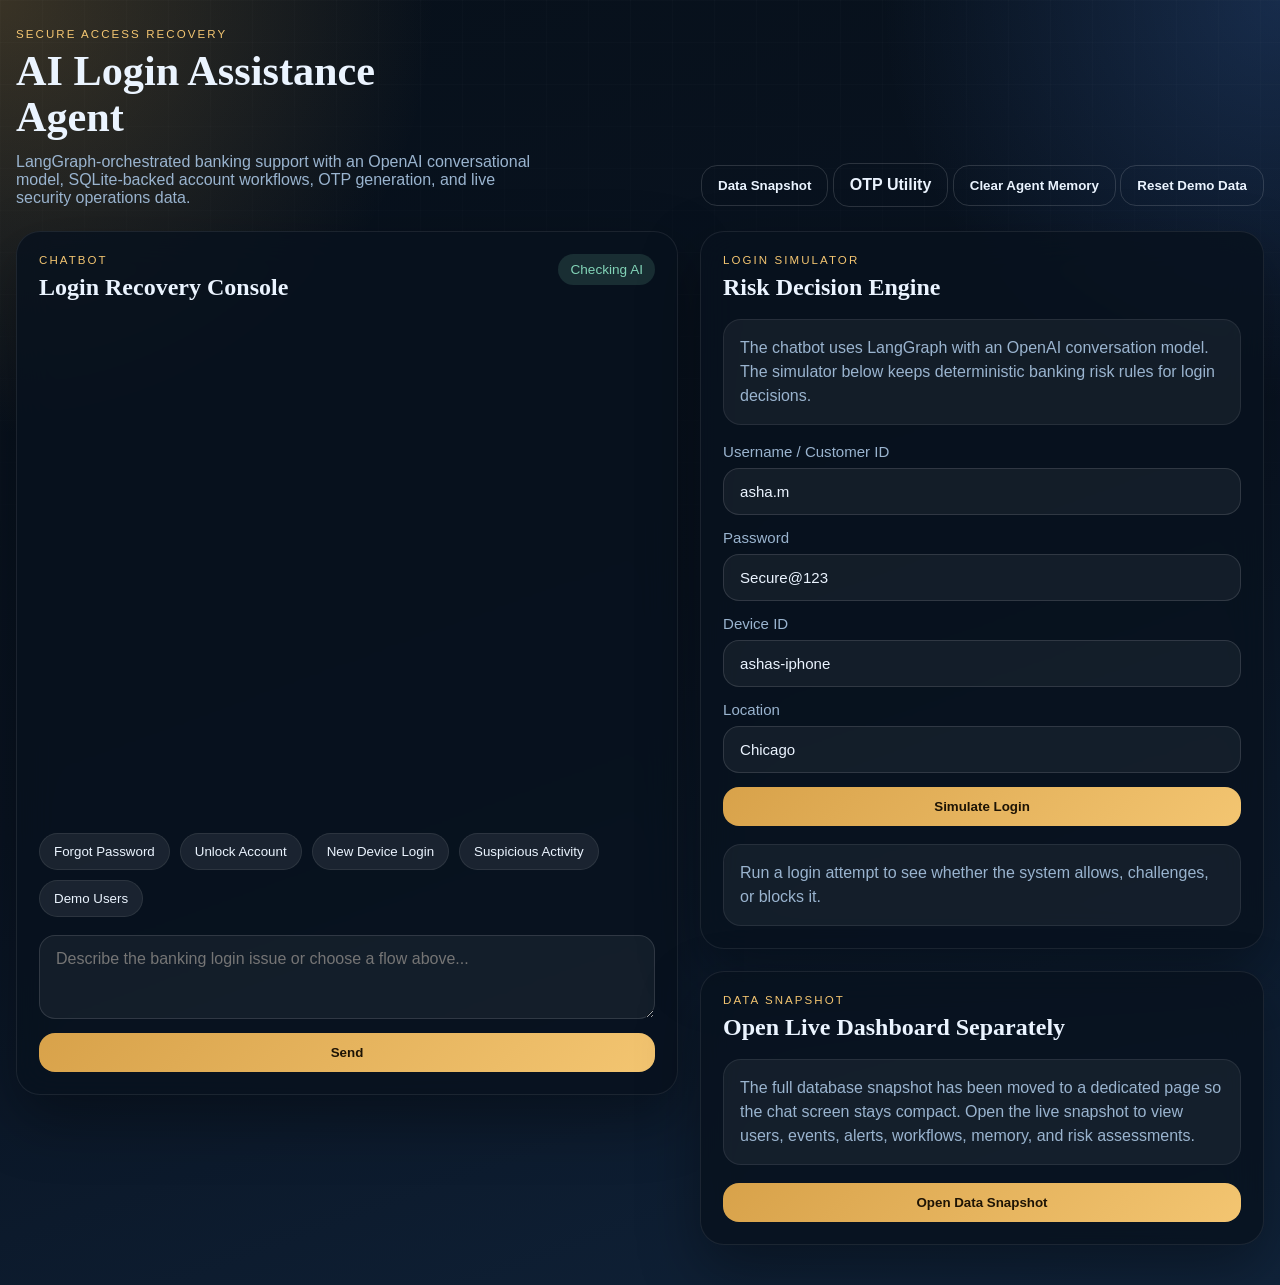
==== static/index.html @ ce4d119e "Initial project commit" ====
<!DOCTYPE html>
<html lang="en">
  <head>
    <meta charset="UTF-8" />
    <meta name="viewport" content="width=device-width, initial-scale=1.0" />
    <title>AI Login Assistance Agent</title>
    <link rel="stylesheet" href="/static/styles.css" />
  </head>
  <body>
    <div class="shell">
      <header class="hero">
        <div>
          <p class="eyebrow">Secure Access Recovery</p>
          <h1>AI Login Assistance Agent</h1>
          <p class="hero-copy">
            LangGraph-orchestrated banking support with an OpenAI conversational
            model, SQLite-backed account workflows, OTP generation, and live
            security operations data.
          </p>
        </div>
        <div class="hero-actions">
          <button
            id="snapshot-link-top"
            type="button"
            class="ghost-button"
            onclick="if (window.__snapshotOpening) return false; window.__snapshotOpening = true; window.open('/data-snapshot', '_blank', 'noopener,noreferrer'); setTimeout(function () { window.__snapshotOpening = false; }, 800); return false;"
          >Data Snapshot</button>
          <a class="ghost-button nav-link" href="/otp-utility" target="_blank" rel="noopener noreferrer">OTP Utility</a>
          <button id="clear-memory" class="ghost-button">Clear Agent Memory</button>
          <button id="reset-demo" class="ghost-button">Reset Demo Data</button>
        </div>
      </header>

      <main class="layout">
        <section class="panel chat-panel">
          <div class="panel-head">
            <div>
              <p class="panel-label">Chatbot</p>
              <h2>Login Recovery Console</h2>
            </div>
            <span id="ai-status" class="status-pill">Checking AI</span>
          </div>

          <section id="human-gate" class="human-gate hidden">
            <div class="human-gate-copy">
              <p class="panel-label">Human Check</p>
              <h3>Verify You Are Human</h3>
              <p id="human-question" class="hero-copy"></p>
            </div>
            <form id="human-check-form" class="human-form">
              <label>
                Answer
                <input id="human-answer" type="text" placeholder="Enter your answer" />
              </label>
              <input id="human-honeypot" class="human-honeypot" type="text" tabindex="-1" autocomplete="off" />
              <button type="submit" class="primary-button">Verify</button>
            </form>
            <div id="human-result" class="result-card muted">
              Complete this quick check before using the chat agent.
            </div>
          </section>

          <div id="messages" class="messages"></div>
          <div class="suggestions">
            <button class="chip quick-prompt" data-prompt="I forgot my password and need help resetting it.">
              Forgot Password
            </button>
            <button class="chip quick-prompt" data-prompt="My banking account is locked. Help me unlock it.">
              Unlock Account
            </button>
            <button class="chip quick-prompt" data-prompt="I am trying to log in from a new device and need approval.">
              New Device Login
            </button>
            <button class="chip quick-prompt" data-prompt="I noticed suspicious login activity on my account.">
              Suspicious Activity
            </button>
            <button class="chip quick-prompt" data-prompt="Show me the demo users I can test with.">
              Demo Users
            </button>
          </div>

          <form id="chat-form" class="composer">
            <textarea
              id="chat-input"
              rows="3"
              placeholder="Describe the banking login issue or choose a flow above..."
            ></textarea>
            <button type="submit" class="primary-button">Send</button>
          </form>
        </section>

        <section class="stack">
          <section class="panel simulator-panel">
            <div class="panel-head">
              <div>
                <p class="panel-label">Login Simulator</p>
                <h2>Risk Decision Engine</h2>
              </div>
            </div>

            <div id="model-caption" class="result-card muted">
              The chatbot uses LangGraph with an OpenAI conversation model. The simulator below keeps
              deterministic banking risk rules for login decisions.
            </div>

            <form id="simulator-form" class="simulator-form">
              <label>
                Username / Customer ID
                <input id="sim-username" type="text" value="asha.m" />
              </label>
              <label>
                Password
                <input id="sim-password" type="text" value="Secure@123" />
              </label>
              <label>
                Device ID
                <input id="sim-device" type="text" value="ashas-iphone" />
              </label>
              <label>
                Location
                <input id="sim-location" type="text" value="Chicago" />
              </label>
              <button type="submit" class="primary-button">Simulate Login</button>
            </form>

            <div id="sim-result" class="result-card muted">
              Run a login attempt to see whether the system allows, challenges, or blocks it.
            </div>

            <form id="otp-form" class="otp-form hidden">
              <label>
                OTP Code
                <input id="otp-input" type="text" maxlength="6" placeholder="Enter OTP" />
              </label>
              <button type="submit" class="secondary-button">Verify OTP</button>
            </form>
          </section>
          <section class="panel simulator-panel">
            <div class="panel-head">
              <div>
                <p class="panel-label">Data Snapshot</p>
                <h2>Open Live Dashboard Separately</h2>
              </div>
            </div>

            <div class="result-card muted">
              The full database snapshot has been moved to a dedicated page so the chat screen stays compact.
              Open the live snapshot to view users, events, alerts, workflows, memory, and risk assessments.
            </div>

            <div class="simulator-form">
              <button
                id="snapshot-link-panel"
                type="button"
                class="primary-button"
                onclick="if (window.__snapshotOpening) return false; window.__snapshotOpening = true; window.open('/data-snapshot', '_blank', 'noopener,noreferrer'); setTimeout(function () { window.__snapshotOpening = false; }, 800); return false;"
              >Open Data Snapshot</button>
            </div>
          </section>
        </section>
      </main>
    </div>

    <script src="/static/app.js"></script>
  </body>
  </html>
---- static/styles.css ----
:root {
  --bg: #091321;
  --bg-soft: #12243a;
  --panel: rgba(8, 18, 30, 0.82);
  --panel-border: rgba(255, 255, 255, 0.08);
  --text: #ebf4ff;
  --muted: #9ab4cf;
  --accent: #d8a24a;
  --accent-strong: #f3c571;
  --danger: #ff7c6d;
  --ok: #82d3b7;
  --shadow: 0 24px 60px rgba(0, 0, 0, 0.35);
}

* {
  box-sizing: border-box;
}

body {
  margin: 0;
  color: var(--text);
  font-family: "Trebuchet MS", "Segoe UI", sans-serif;
  background:
    radial-gradient(circle at top left, rgba(216, 162, 74, 0.24), transparent 24%),
    radial-gradient(circle at top right, rgba(83, 148, 255, 0.2), transparent 22%),
    linear-gradient(160deg, #07101a 0%, #091321 48%, #10233a 100%);
  min-height: 100vh;
}

body::before {
  content: "";
  position: fixed;
  inset: 0;
  pointer-events: none;
  background-image: linear-gradient(rgba(255, 255, 255, 0.03) 1px, transparent 1px),
    linear-gradient(90deg, rgba(255, 255, 255, 0.03) 1px, transparent 1px);
  background-size: 42px 42px;
  mask-image: linear-gradient(to bottom, rgba(0, 0, 0, 0.5), transparent 92%);
}

.shell {
  width: min(1440px, calc(100% - 32px));
  margin: 0 auto;
  padding: 28px 0 40px;
}

.hero {
  display: flex;
  justify-content: space-between;
  gap: 24px;
  align-items: end;
  margin-bottom: 24px;
}

.eyebrow,
.panel-label {
  text-transform: uppercase;
  letter-spacing: 0.18em;
  font-size: 0.72rem;
  color: var(--accent-strong);
  margin: 0 0 8px;
}

h1,
h2,
h3 {
  font-family: Georgia, "Times New Roman", serif;
  margin: 0;
}

h1 {
  font-size: clamp(1.9rem, 3.3vw, 3.1rem);
  line-height: 1.08;
  max-width: 18ch;
}

.hero-copy {
  max-width: 60ch;
  color: var(--muted);
  margin: 14px 0 0;
}

.layout {
  display: grid;
  grid-template-columns: 1.08fr 0.92fr;
  gap: 22px;
  align-items: start;
}

.snapshot-layout {
  display: block;
}

.stack {
  display: grid;
  gap: 22px;
  align-content: start;
}

.panel {
  background: var(--panel);
  border: 1px solid var(--panel-border);
  border-radius: 24px;
  box-shadow: var(--shadow);
  backdrop-filter: blur(18px);
  overflow: hidden;
}

.panel-head {
  display: flex;
  justify-content: space-between;
  align-items: start;
  gap: 16px;
  padding: 22px 22px 0;
}

.chat-panel {
  display: flex;
  flex-direction: column;
  min-height: 720px;
  max-height: calc(100vh - 36px);
  height: calc(100vh - 36px);
  position: sticky;
  top: 18px;
}

.messages {
  flex: 1;
  min-height: 0;
  padding: 22px;
  display: flex;
  flex-direction: column;
  gap: 14px;
  overflow-y: auto;
}

.message {
  max-width: 85%;
  padding: 14px 16px;
  border-radius: 18px;
  line-height: 1.5;
  animation: rise 180ms ease-out;
  white-space: pre-wrap;
}

.message.assistant {
  align-self: flex-start;
  background: rgba(255, 255, 255, 0.06);
  border: 1px solid rgba(255, 255, 255, 0.08);
}

.message.user {
  align-self: flex-end;
  background: linear-gradient(135deg, rgba(216, 162, 74, 0.96), rgba(243, 197, 113, 0.82));
  color: #1a1207;
}

.suggestions {
  display: flex;
  flex-wrap: wrap;
  gap: 10px;
  padding: 0 22px 18px;
}

.chip,
.ghost-button,
.primary-button,
.secondary-button {
  border: 0;
  cursor: pointer;
  transition: transform 140ms ease, opacity 140ms ease, box-shadow 140ms ease;
}

.chip {
  padding: 10px 14px;
  border-radius: 999px;
  background: rgba(255, 255, 255, 0.08);
  color: var(--text);
  border: 1px solid rgba(255, 255, 255, 0.08);
}

.chip:hover,
.ghost-button:hover,
.primary-button:hover,
.secondary-button:hover {
  transform: translateY(-1px);
}

.composer,
.simulator-form,
.otp-form {
  display: grid;
  gap: 14px;
}

.composer {
  padding: 0 22px 22px;
}

textarea,
input {
  width: 100%;
  border-radius: 16px;
  border: 1px solid rgba(255, 255, 255, 0.12);
  padding: 14px 16px;
  background: rgba(255, 255, 255, 0.05);
  color: var(--text);
  font: inherit;
}

textarea:focus,
input:focus {
  outline: 2px solid rgba(216, 162, 74, 0.55);
  border-color: transparent;
}

label {
  display: grid;
  gap: 8px;
  color: var(--muted);
  font-size: 0.94rem;
}

.primary-button,
.secondary-button,
.ghost-button {
  border-radius: 16px;
  padding: 12px 16px;
  font-weight: 700;
}

.primary-button {
  background: linear-gradient(135deg, var(--accent), var(--accent-strong));
  color: #1e1405;
}

.secondary-button {
  background: rgba(130, 211, 183, 0.18);
  color: var(--ok);
  border: 1px solid rgba(130, 211, 183, 0.25);
}

.ghost-button {
  background: transparent;
  color: var(--text);
  border: 1px solid rgba(255, 255, 255, 0.14);
}

.nav-link {
  display: inline-flex;
  align-items: center;
  justify-content: center;
  text-decoration: none;
}

.human-gate {
  margin: 18px 22px 0;
  border-radius: 20px;
  border: 1px solid rgba(216, 162, 74, 0.28);
  background: rgba(216, 162, 74, 0.08);
  padding: 18px;
}

.human-form {
  display: grid;
  gap: 14px;
  margin-top: 12px;
}

.human-honeypot {
  position: absolute;
  left: -9999px;
  width: 1px;
  height: 1px;
  opacity: 0;
  pointer-events: none;
}

.simulator-panel,
.dashboard-panel {
  padding-bottom: 22px;
}

.simulator-form,
.otp-form,
.result-card {
  margin: 18px 22px 0;
}

.result-card {
  border-radius: 18px;
  padding: 16px;
  background: rgba(255, 255, 255, 0.05);
  border: 1px solid rgba(255, 255, 255, 0.08);
  line-height: 1.5;
}

.result-card.allowed {
  border-color: rgba(130, 211, 183, 0.4);
  color: var(--ok);
}

.result-card.blocked {
  border-color: rgba(255, 124, 109, 0.45);
  color: #ffb6ac;
}

.result-card.otp_required {
  border-color: rgba(216, 162, 74, 0.45);
  color: #ffdfa8;
}

.result-card.muted {
  color: var(--muted);
}

.dashboard-grid {
  display: grid;
  gap: 18px;
  grid-template-columns: repeat(3, minmax(0, 1fr));
  padding: 18px 22px 0;
}

.metrics-strip {
  display: grid;
  grid-template-columns: repeat(4, minmax(0, 1fr));
  gap: 12px;
  padding: 18px 22px 0;
}

.metric-card {
  border-radius: 18px;
  padding: 14px;
  background: rgba(255, 255, 255, 0.05);
  border: 1px solid rgba(255, 255, 255, 0.08);
}

.metric-card strong {
  display: block;
  font-size: 1.55rem;
  margin-top: 6px;
}

.utility-layout {
  grid-template-columns: 0.9fr 1.1fr;
}

.snapshot-panel {
  padding-bottom: 22px;
}

.snapshot-grid {
  grid-template-columns: repeat(3, minmax(0, 1fr));
}

.dashboard-section {
  min-width: 0;
  display: flex;
  flex-direction: column;
}

.dashboard-section h3 {
  margin-bottom: 12px;
}

.dashboard-list {
  max-height: 260px;
  overflow-y: auto;
  padding-right: 4px;
}

.card-list {
  display: grid;
  gap: 12px;
  margin-top: 12px;
}

.mini-card {
  border-radius: 18px;
  padding: 14px;
  background: rgba(255, 255, 255, 0.04);
  border: 1px solid rgba(255, 255, 255, 0.08);
}

.mini-card strong {
  display: block;
  margin-bottom: 6px;
}

.status-pill {
  display: inline-flex;
  align-items: center;
  gap: 8px;
  border-radius: 999px;
  padding: 8px 12px;
  background: rgba(130, 211, 183, 0.15);
  color: var(--ok);
  font-size: 0.85rem;
}

.hidden {
  display: none;
}

@keyframes rise {
  from {
    opacity: 0;
    transform: translateY(8px);
  }
  to {
    opacity: 1;
    transform: translateY(0);
  }
}

@media (max-width: 1120px) {
  .layout {
    grid-template-columns: 1fr;
  }

  .chat-panel {
    position: static;
    height: auto;
    max-height: none;
    min-height: 640px;
  }

  .dashboard-grid {
    grid-template-columns: 1fr;
  }

  .metrics-strip {
    grid-template-columns: repeat(2, minmax(0, 1fr));
  }

  .dashboard-list {
    max-height: none;
  }
}

@media (max-width: 640px) {
  .shell {
    width: min(100% - 18px, 100%);
    padding-top: 18px;
  }

  .hero {
    flex-direction: column;
    align-items: start;
  }

  .panel-head,
  .messages,
  .composer,
  .suggestions,
  .simulator-form,
  .otp-form,
  .result-card,
  .dashboard-grid {
    padding-left: 16px;
    padding-right: 16px;
    margin-left: 0;
    margin-right: 0;
  }

  .message {
    max-width: 100%;
  }

  .metrics-strip {
    grid-template-columns: 1fr;
    padding-left: 16px;
    padding-right: 16px;
  }
}
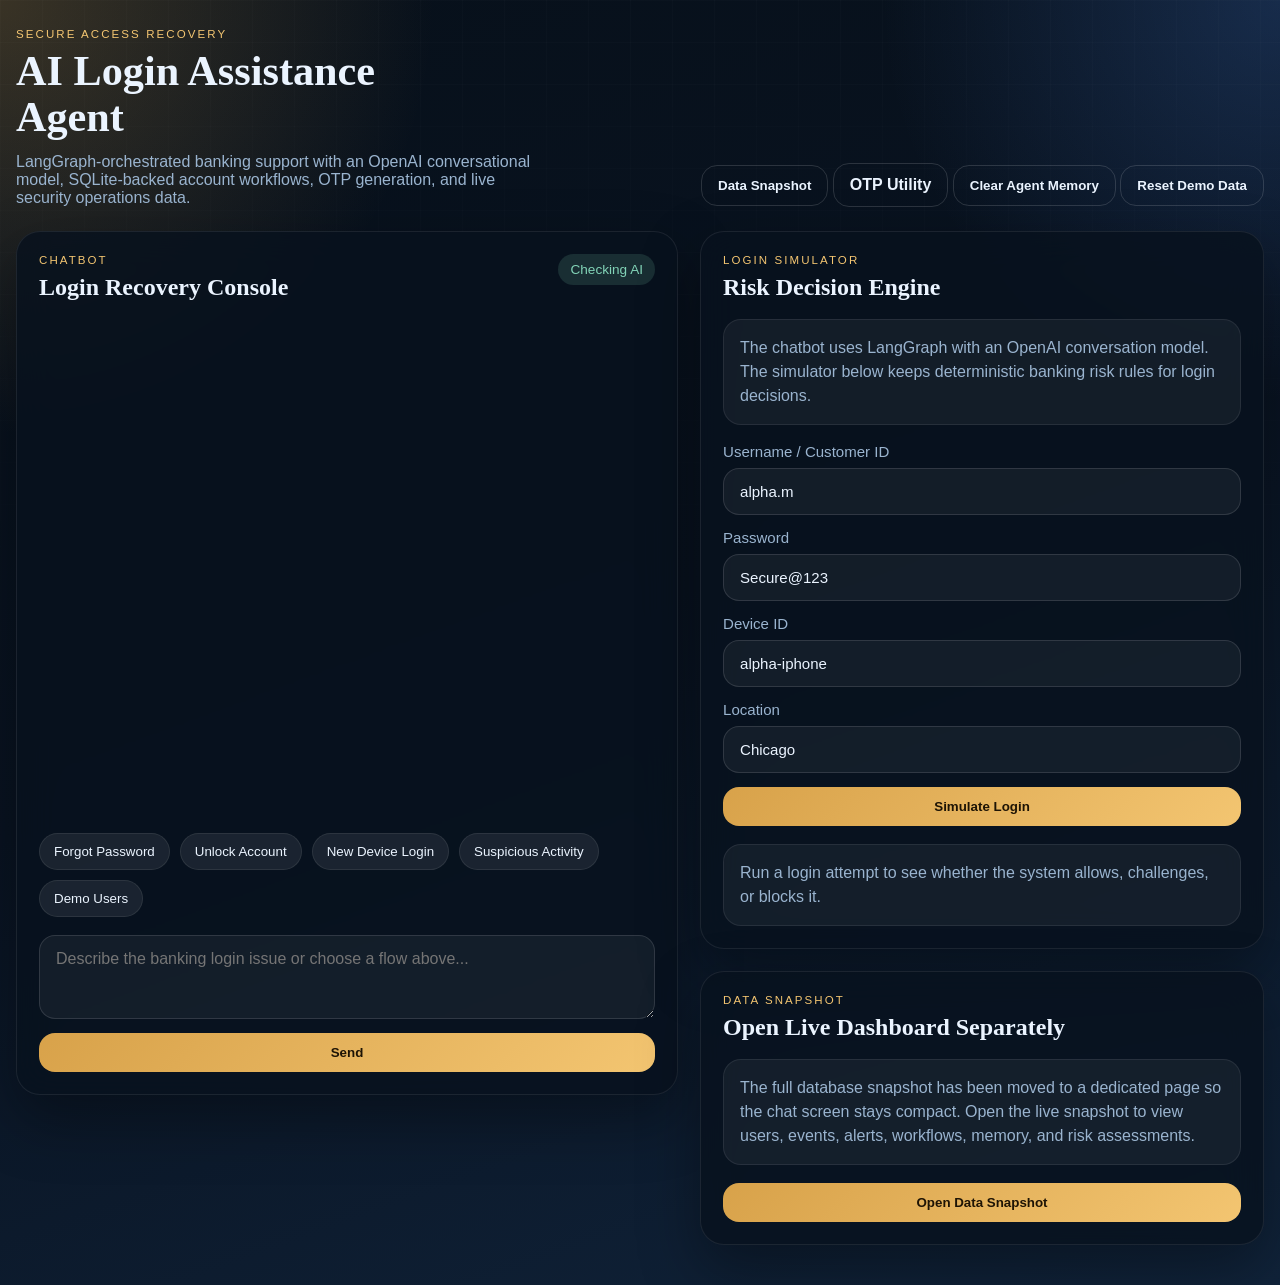
==== commit c6523d68: "Update demo users and simulator defaults" ====
--- a/static/index.html
+++ b/static/index.html
@@ -106,7 +106,7 @@
             <form id="simulator-form" class="simulator-form">
               <label>
                 Username / Customer ID
-                <input id="sim-username" type="text" value="asha.m" />
+                <input id="sim-username" type="text" value="alpha.m" />
               </label>
               <label>
                 Password
@@ -114,7 +114,7 @@
               </label>
               <label>
                 Device ID
-                <input id="sim-device" type="text" value="ashas-iphone" />
+                <input id="sim-device" type="text" value="alpha-iphone" />
               </label>
               <label>
                 Location
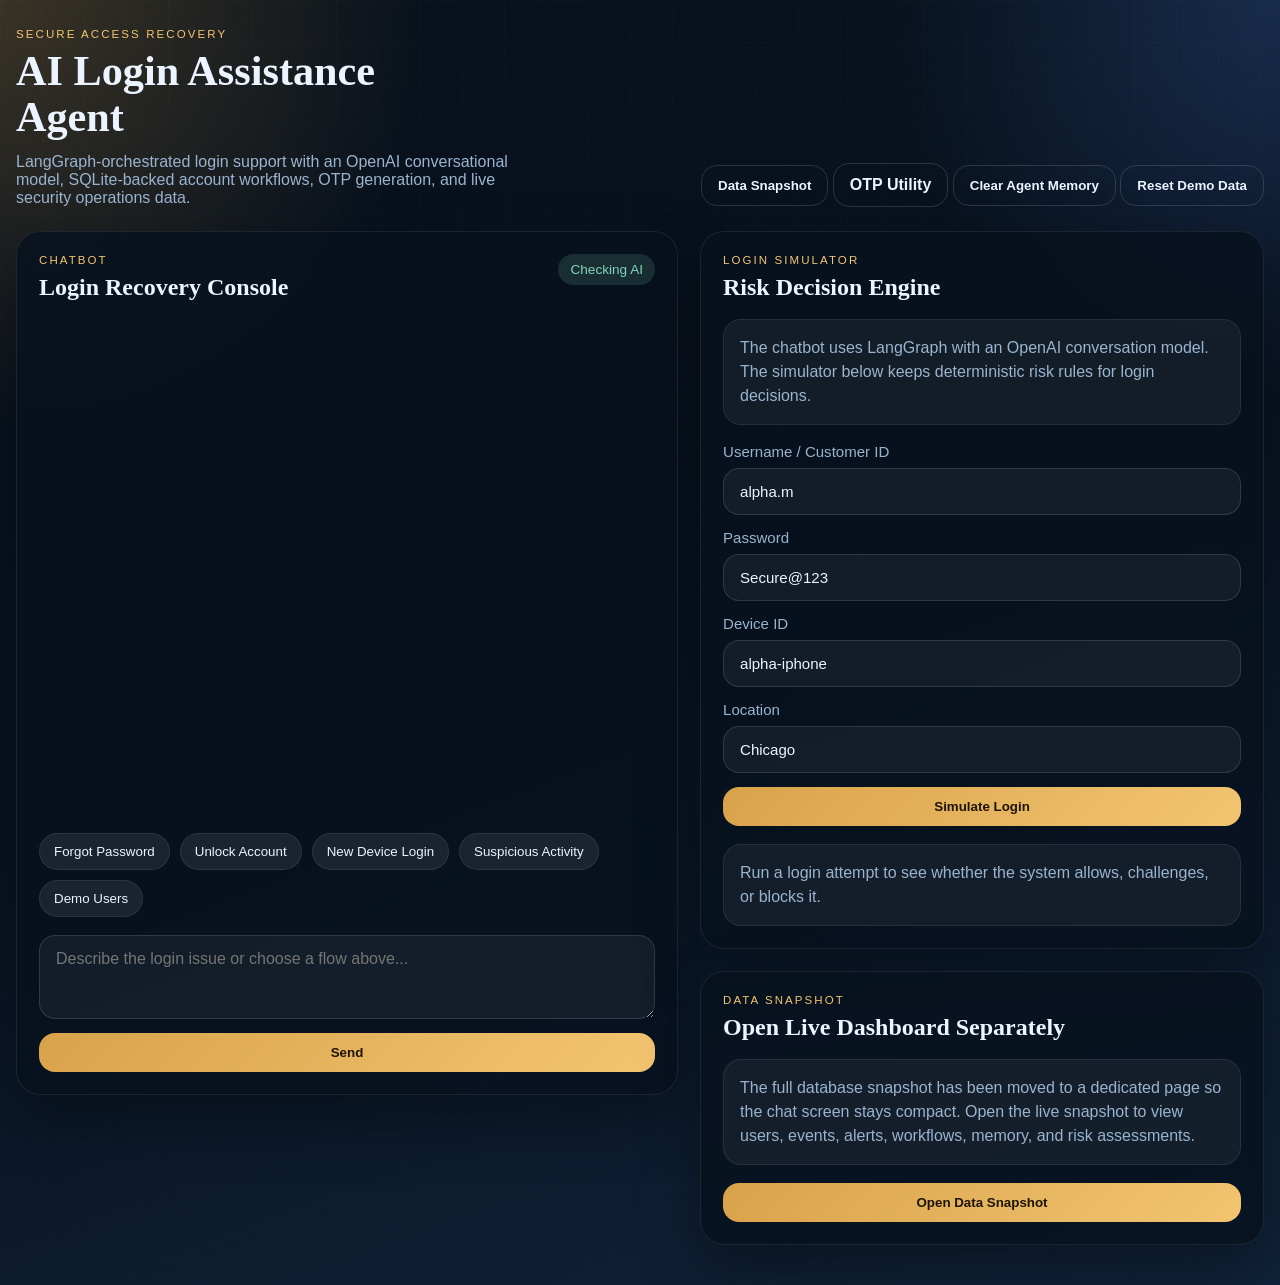
==== commit aa514929: "Rename app terminology and database file" ====
--- a/static/index.html
+++ b/static/index.html
@@ -13,7 +13,7 @@
           <p class="eyebrow">Secure Access Recovery</p>
           <h1>AI Login Assistance Agent</h1>
           <p class="hero-copy">
-            LangGraph-orchestrated banking support with an OpenAI conversational
+            LangGraph-orchestrated login support with an OpenAI conversational
             model, SQLite-backed account workflows, OTP generation, and live
             security operations data.
           </p>
@@ -65,7 +65,7 @@
             <button class="chip quick-prompt" data-prompt="I forgot my password and need help resetting it.">
               Forgot Password
             </button>
-            <button class="chip quick-prompt" data-prompt="My banking account is locked. Help me unlock it.">
+            <button class="chip quick-prompt" data-prompt="My account is locked. Help me unlock it.">
               Unlock Account
             </button>
             <button class="chip quick-prompt" data-prompt="I am trying to log in from a new device and need approval.">
@@ -83,7 +83,7 @@
             <textarea
               id="chat-input"
               rows="3"
-              placeholder="Describe the banking login issue or choose a flow above..."
+              placeholder="Describe the login issue or choose a flow above..."
             ></textarea>
             <button type="submit" class="primary-button">Send</button>
           </form>
@@ -100,7 +100,7 @@
 
             <div id="model-caption" class="result-card muted">
               The chatbot uses LangGraph with an OpenAI conversation model. The simulator below keeps
-              deterministic banking risk rules for login decisions.
+              deterministic risk rules for login decisions.
             </div>
 
             <form id="simulator-form" class="simulator-form">
